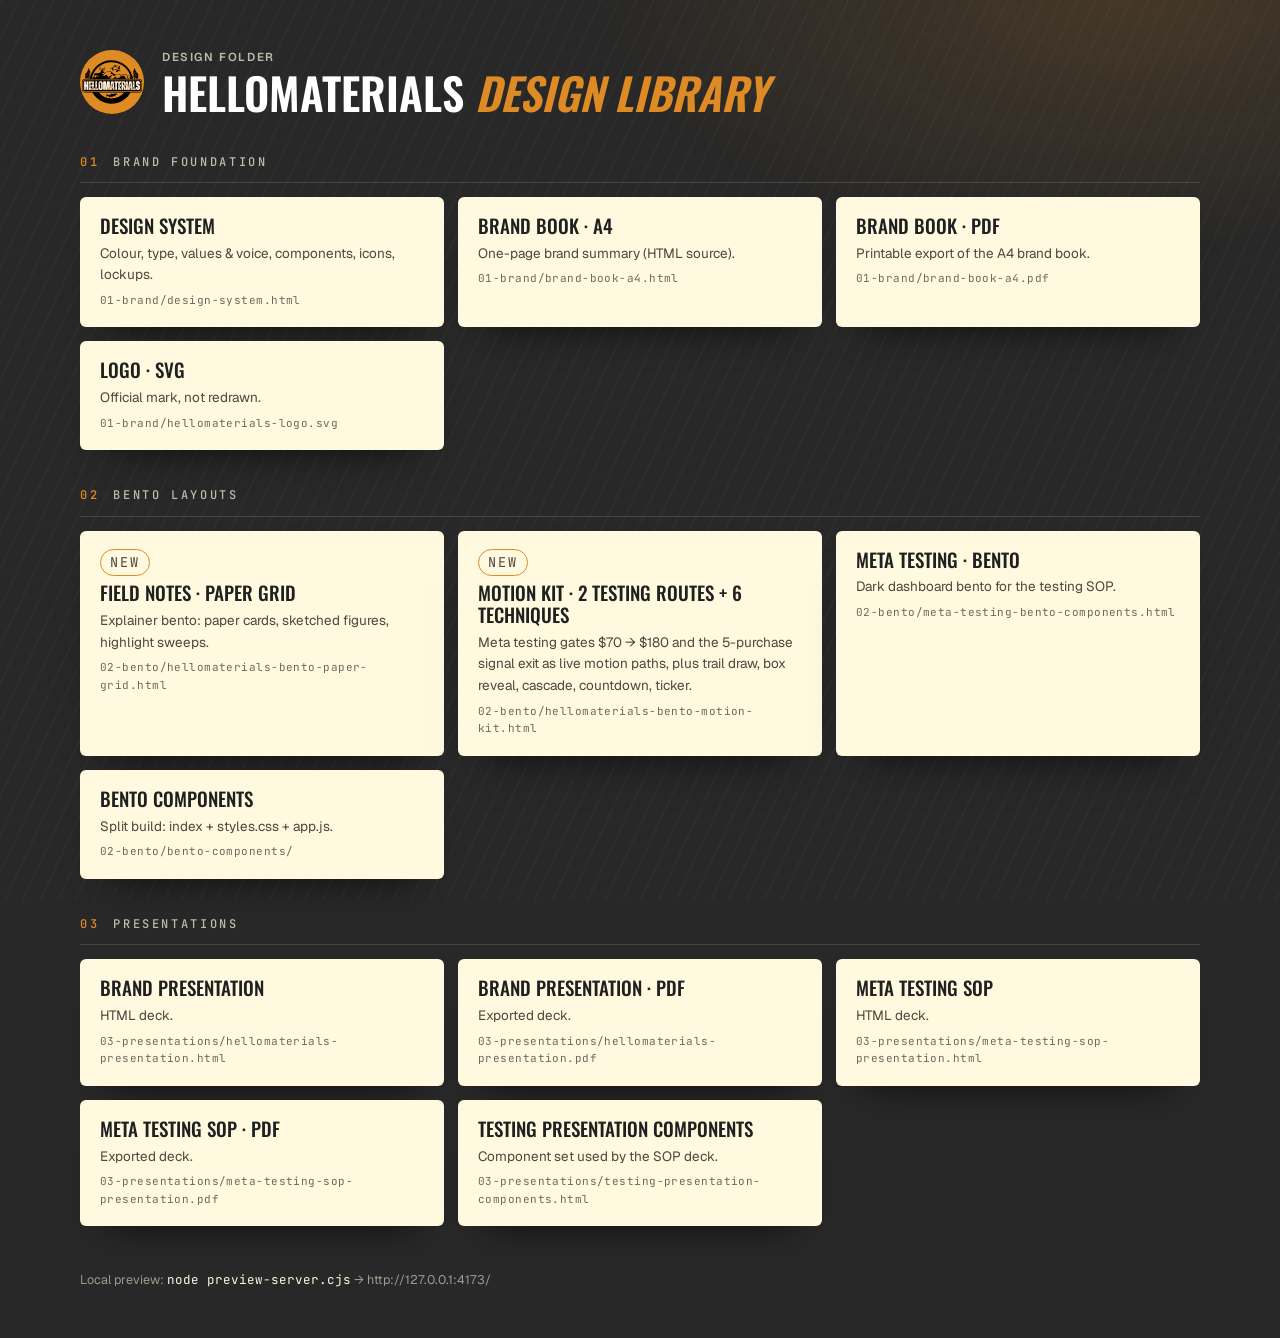
==== design/index.html @ c573cf34 "Add design files (brand, bento, presentations)" ====
<!doctype html>
<!-- Hellomaterials — design folder hub. Links every design deliverable by group. -->
<html lang="en">
<head>
<meta charset="utf-8" />
<meta name="viewport" content="width=device-width, initial-scale=1" />
<title>Hellomaterials — Design Library</title>
<link rel="preconnect" href="https://fonts.googleapis.com">
<link rel="preconnect" href="https://fonts.gstatic.com" crossorigin>
<link href="https://fonts.googleapis.com/css2?family=Geist:wght@400;500;600&family=Oswald:wght@400;500;600&family=JetBrains+Mono:wght@400;500&display=swap" rel="stylesheet">
<style>
  :root {
    --orange: #DE8A25; --orange-19: #B4701E; --charcoal: #282828; --graphite: #343434;
    --ink: #202020; --brown: #4D473E; --brown-19: #6F695D; --cream: #FEF9DF;
    --r-block: 10px; --r-medium: 6px;
    --f-head: 'Oswald', 'Arial Narrow', sans-serif;
    --f-body: 'Geist', 'Helvetica Neue', Arial, sans-serif;
    --f-mono: 'JetBrains Mono', ui-monospace, Consolas, monospace;
  }
  * { box-sizing: border-box; }
  body { margin: 0; background: var(--charcoal); color: var(--cream); font-family: var(--f-body); font-size: 15px; line-height: 1.6; -webkit-font-smoothing: antialiased; }
  body::before { content: ""; position: fixed; inset: 0; pointer-events: none; background: radial-gradient(900px 420px at 88% 0%, rgba(222,138,37,.16), transparent 60%), repeating-linear-gradient(115deg, rgba(254,249,223,.025) 0 2px, transparent 2px 16px); }
  .wrap { position: relative; max-width: 1200px; margin: 0 auto; padding-inline: clamp(16px, 4vw, 40px); }
  header { display: flex; align-items: center; gap: 18px; padding-block: 48px 36px; }
  header img { width: 64px; height: 64px; flex: none; }
  .eyebrow { font-size: 11.5px; font-weight: 600; letter-spacing: .14em; text-transform: uppercase; opacity: .7; }
  h1 { font-family: var(--f-head); font-weight: 600; text-transform: uppercase; font-size: clamp(28px, 4vw, 44px); line-height: 1.05; margin: 4px 0 0; color: #fff; }
  h1 em { color: var(--orange); }
  section { padding-bottom: 36px; }
  h2 { display: flex; align-items: baseline; gap: 14px; font-family: var(--f-mono); font-weight: 500; font-size: 12px; letter-spacing: .22em; text-transform: uppercase; margin: 0 0 14px; padding-bottom: 10px; border-bottom: 1px solid rgba(254,249,223,.14); color: rgba(254,249,223,.7); }
  h2 b { color: var(--orange); font-weight: 500; }
  .list { display: grid; grid-template-columns: repeat(auto-fill, minmax(280px, 1fr)); gap: 14px; }
  a.item { display: flex; flex-direction: column; gap: 6px; padding: 18px 20px; border-radius: var(--r-medium); background: var(--cream); color: var(--ink); text-decoration: none; transition: transform .3s, box-shadow .3s; box-shadow: 0 24px 40px -28px rgba(0,0,0,.8); }
  a.item:hover, a.item:focus-visible { transform: translateY(-3px); box-shadow: 0 0 0 1px var(--orange), 0 30px 50px -28px rgba(222,138,37,.5); outline: none; }
  .item b { font-family: var(--f-head); font-weight: 500; text-transform: uppercase; font-size: 19px; line-height: 1.15; }
  .item span { font-size: 13.5px; color: var(--brown); }
  .item code { font-family: var(--f-mono); font-size: 11px; color: var(--brown-19); letter-spacing: .04em; overflow-wrap: anywhere; }
  .tag { align-self: flex-start; font-family: var(--f-mono); font-size: 10px; letter-spacing: .16em; text-transform: uppercase; color: var(--orange-19); border: 1px solid var(--orange); border-radius: 999px; padding: 2px 9px; }
  footer { padding-block: 8px 48px; font-size: 12.5px; color: rgba(254,249,223,.55); }
  footer code { font-family: var(--f-mono); color: var(--cream); }
</style>
</head>
<body>
<div class="wrap">
  <header>
    <img src="01-brand/hellomaterials-logo.svg" alt="Hellomaterials logo">
    <div><div class="eyebrow">Design folder</div><h1>Hellomaterials <em>design library</em></h1></div>
  </header>

  <section>
    <h2><b>01</b> Brand foundation</h2>
    <div class="list">
      <a class="item" href="01-brand/design-system.html"><b>Design system</b><span>Colour, type, values &amp; voice, components, icons, lockups.</span><code>01-brand/design-system.html</code></a>
      <a class="item" href="01-brand/brand-book-a4.html"><b>Brand book · A4</b><span>One-page brand summary (HTML source).</span><code>01-brand/brand-book-a4.html</code></a>
      <a class="item" href="01-brand/brand-book-a4.pdf"><b>Brand book · PDF</b><span>Printable export of the A4 brand book.</span><code>01-brand/brand-book-a4.pdf</code></a>
      <a class="item" href="01-brand/hellomaterials-logo.svg"><b>Logo · SVG</b><span>Official mark, not redrawn.</span><code>01-brand/hellomaterials-logo.svg</code></a>
    </div>
  </section>

  <section>
    <h2><b>02</b> Bento layouts</h2>
    <div class="list">
      <a class="item" href="02-bento/hellomaterials-bento-paper-grid.html"><span class="tag">New</span><b>Field notes · paper grid</b><span>Explainer bento: paper cards, sketched figures, highlight sweeps.</span><code>02-bento/hellomaterials-bento-paper-grid.html</code></a>
      <a class="item" href="02-bento/hellomaterials-bento-motion-kit.html"><span class="tag">New</span><b>Motion kit · 2 testing routes + 6 techniques</b><span>Meta testing gates $70 → $180 and the 5-purchase signal exit as live motion paths, plus trail draw, box reveal, cascade, countdown, ticker.</span><code>02-bento/hellomaterials-bento-motion-kit.html</code></a>
      <a class="item" href="02-bento/meta-testing-bento-components.html"><b>Meta testing · bento</b><span>Dark dashboard bento for the testing SOP.</span><code>02-bento/meta-testing-bento-components.html</code></a>
      <a class="item" href="02-bento/bento-components/index.html"><b>Bento components</b><span>Split build: index + styles.css + app.js.</span><code>02-bento/bento-components/</code></a>
    </div>
  </section>

  <section>
    <h2><b>03</b> Presentations</h2>
    <div class="list">
      <a class="item" href="03-presentations/hellomaterials-presentation.html"><b>Brand presentation</b><span>HTML deck.</span><code>03-presentations/hellomaterials-presentation.html</code></a>
      <a class="item" href="03-presentations/hellomaterials-presentation.pdf"><b>Brand presentation · PDF</b><span>Exported deck.</span><code>03-presentations/hellomaterials-presentation.pdf</code></a>
      <a class="item" href="03-presentations/meta-testing-sop-presentation.html"><b>Meta testing SOP</b><span>HTML deck.</span><code>03-presentations/meta-testing-sop-presentation.html</code></a>
      <a class="item" href="03-presentations/meta-testing-sop-presentation.pdf"><b>Meta testing SOP · PDF</b><span>Exported deck.</span><code>03-presentations/meta-testing-sop-presentation.pdf</code></a>
      <a class="item" href="03-presentations/testing-presentation-components.html"><b>Testing presentation components</b><span>Component set used by the SOP deck.</span><code>03-presentations/testing-presentation-components.html</code></a>
    </div>
  </section>

  <footer>Local preview: <code>node preview-server.cjs</code> → http://127.0.0.1:4173/</footer>
</div>
</body>
</html>
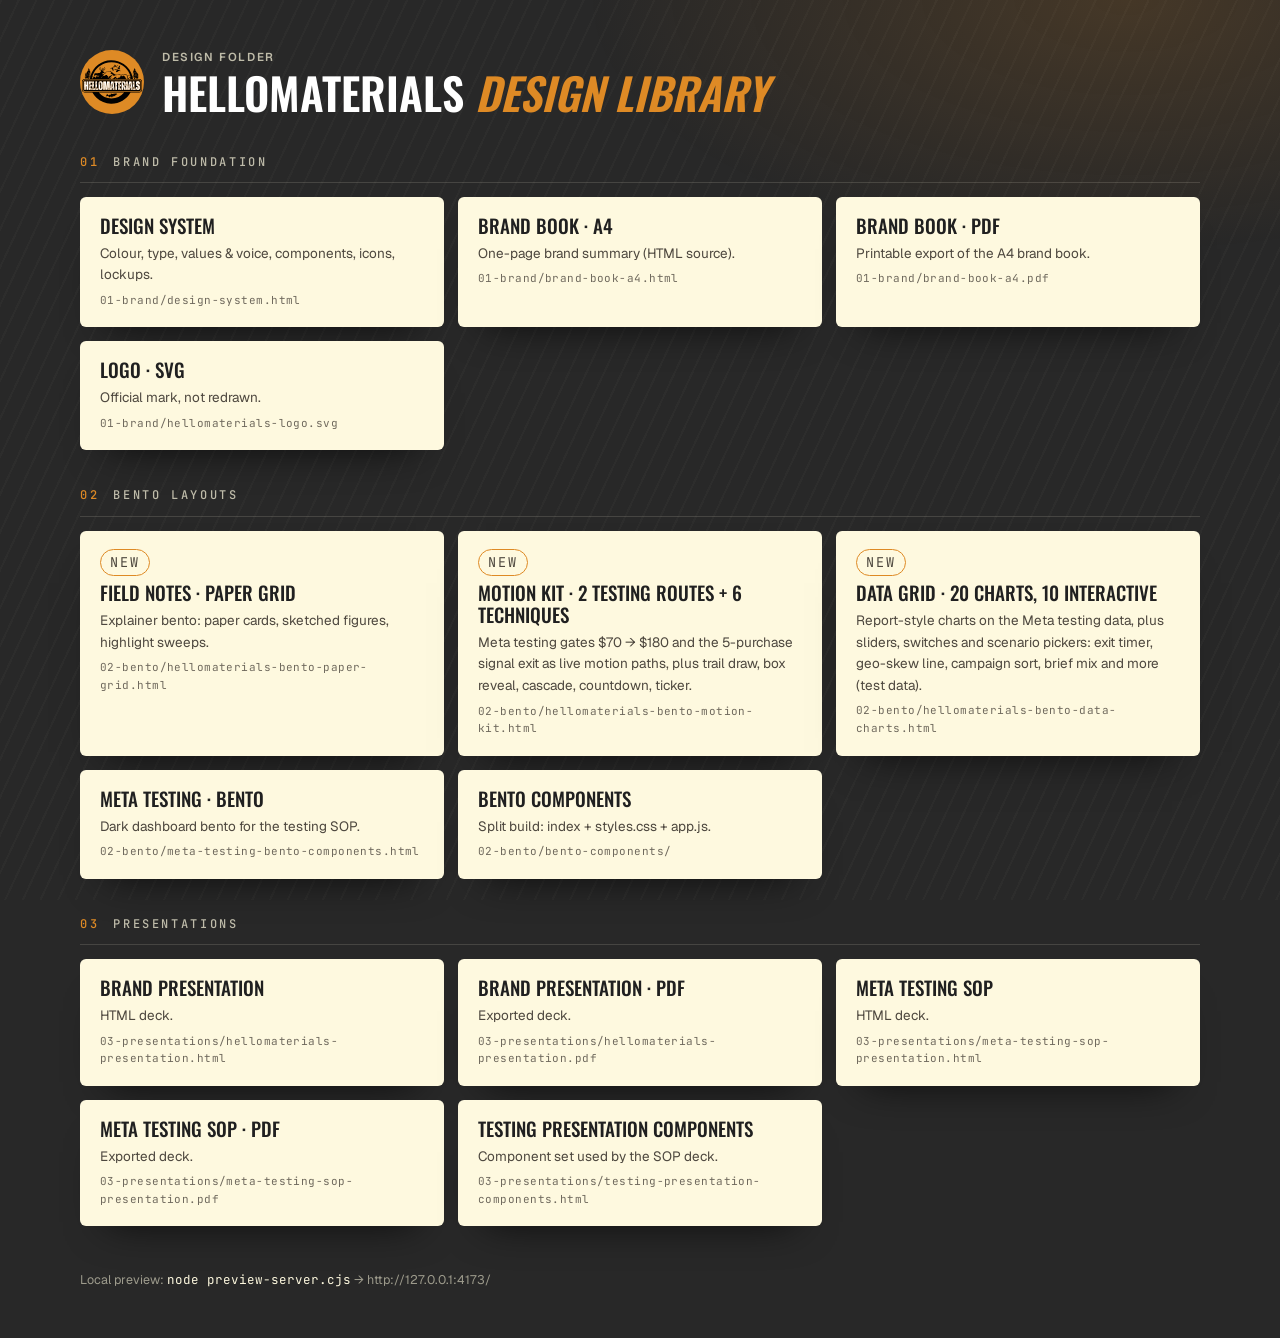
==== commit 45bbb2d4: "Add interactive data-grid bento (20 charts) to design hub - design/02-bento/hellomaterials-bento-dat" ====
--- a/design/index.html
+++ b/design/index.html
@@ -62,6 +62,7 @@
     <div class="list">
       <a class="item" href="02-bento/hellomaterials-bento-paper-grid.html"><span class="tag">New</span><b>Field notes · paper grid</b><span>Explainer bento: paper cards, sketched figures, highlight sweeps.</span><code>02-bento/hellomaterials-bento-paper-grid.html</code></a>
       <a class="item" href="02-bento/hellomaterials-bento-motion-kit.html"><span class="tag">New</span><b>Motion kit · 2 testing routes + 6 techniques</b><span>Meta testing gates $70 → $180 and the 5-purchase signal exit as live motion paths, plus trail draw, box reveal, cascade, countdown, ticker.</span><code>02-bento/hellomaterials-bento-motion-kit.html</code></a>
+      <a class="item" href="02-bento/hellomaterials-bento-data-charts.html"><span class="tag">New</span><b>Data grid · 20 charts, 10 interactive</b><span>Report-style charts on the Meta testing data, plus sliders, switches and scenario pickers: exit timer, geo-skew line, campaign sort, brief mix and more (test data).</span><code>02-bento/hellomaterials-bento-data-charts.html</code></a>
       <a class="item" href="02-bento/meta-testing-bento-components.html"><b>Meta testing · bento</b><span>Dark dashboard bento for the testing SOP.</span><code>02-bento/meta-testing-bento-components.html</code></a>
       <a class="item" href="02-bento/bento-components/index.html"><b>Bento components</b><span>Split build: index + styles.css + app.js.</span><code>02-bento/bento-components/</code></a>
     </div>
